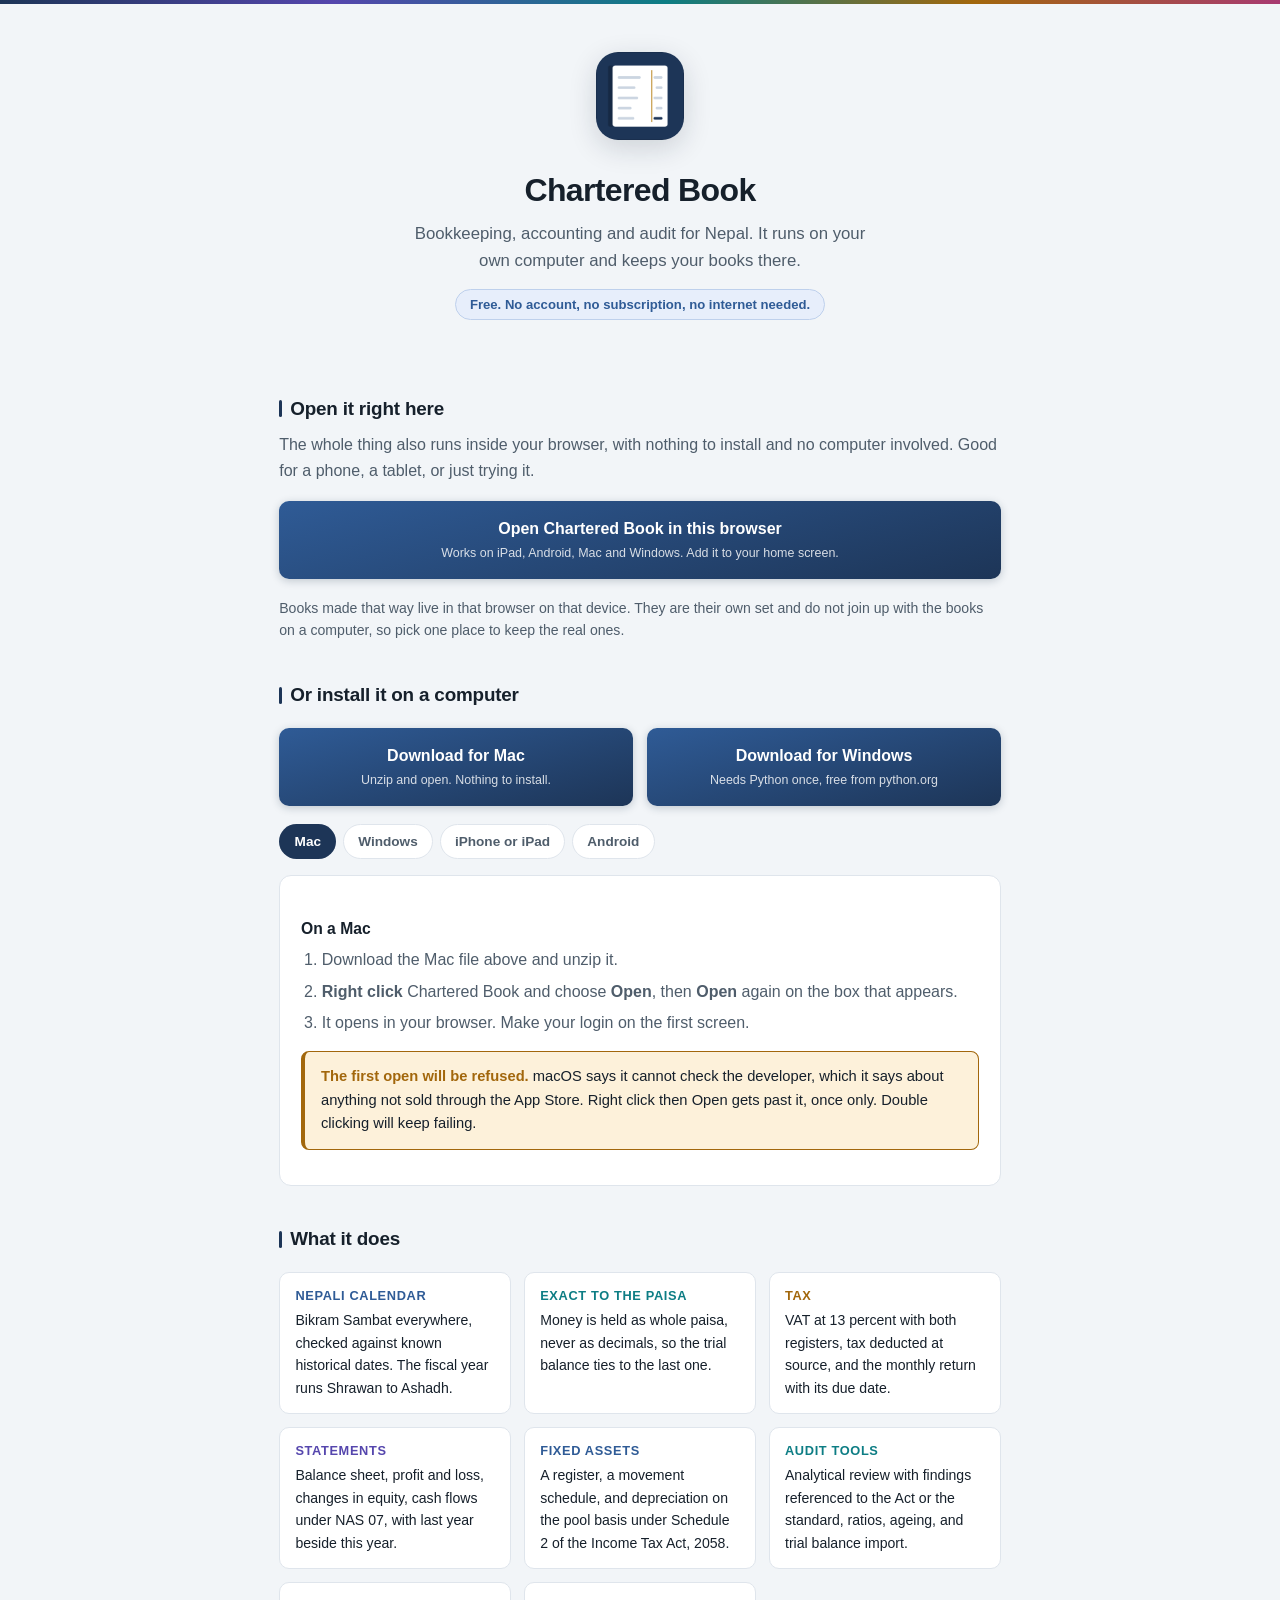
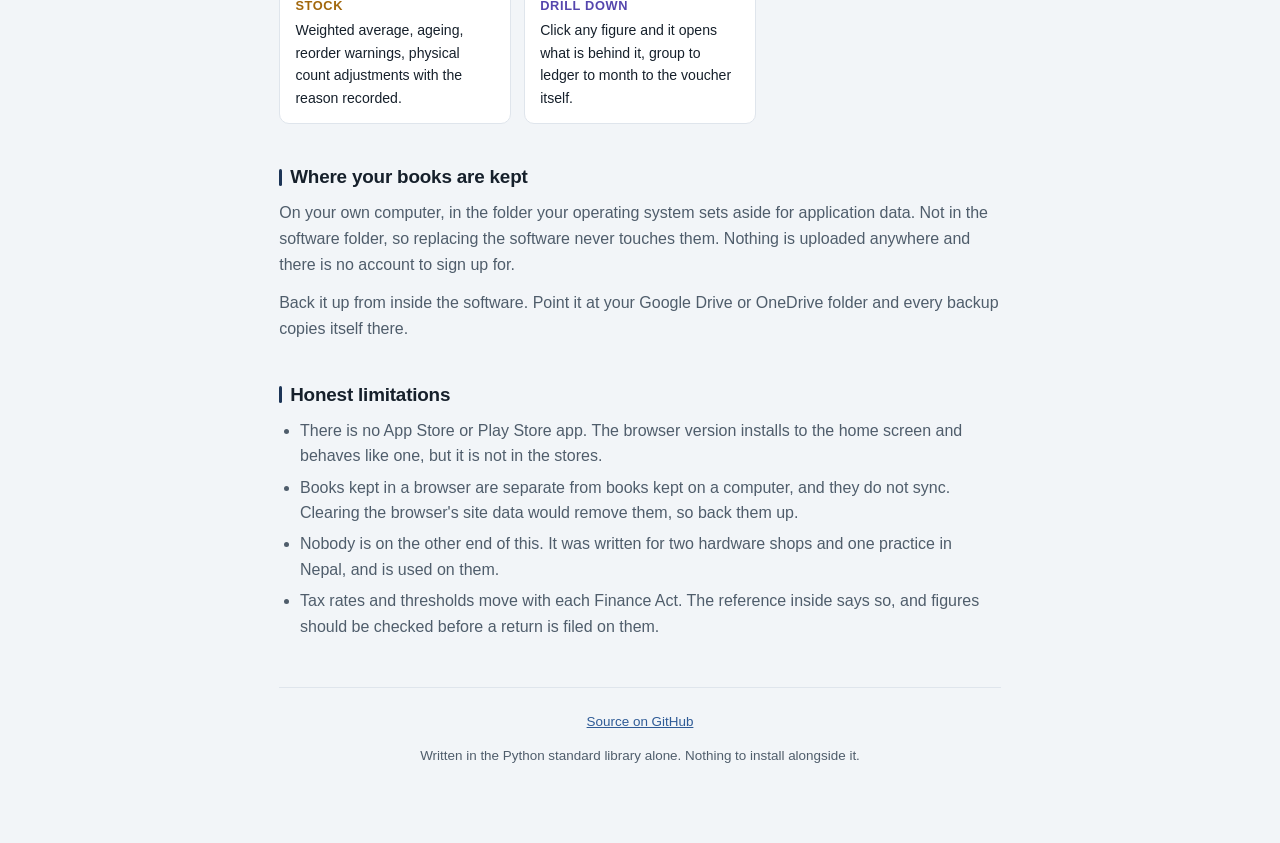
==== index.html @ 590ff808 "Make the site work whichever folder Pages is pointed at GitHub Pages can serve either the repository" ====
<!doctype html>
<html lang="en">
<head>
<meta charset="utf-8">
<meta name="viewport" content="width=device-width, initial-scale=1">
<title>Chartered Book</title>
<link rel="canonical" href="docs/">
<meta http-equiv="refresh" content="0; url=docs/">
<style>
body{font-family:-apple-system,BlinkMacSystemFont,"Segoe UI",Roboto,Arial,sans-serif;
  background:#f2f5f8;color:#16202b;display:grid;place-items:center;height:100vh;margin:0}
a{color:#2f5b96}
div{text-align:center}
</style>
</head>
<body>
<div>
  <p>Opening Chartered Book.</p>
  <p><a href="docs/">Continue here if nothing happens.</a></p>
</div>
<script>location.replace("docs/");</script>
</body>
</html>
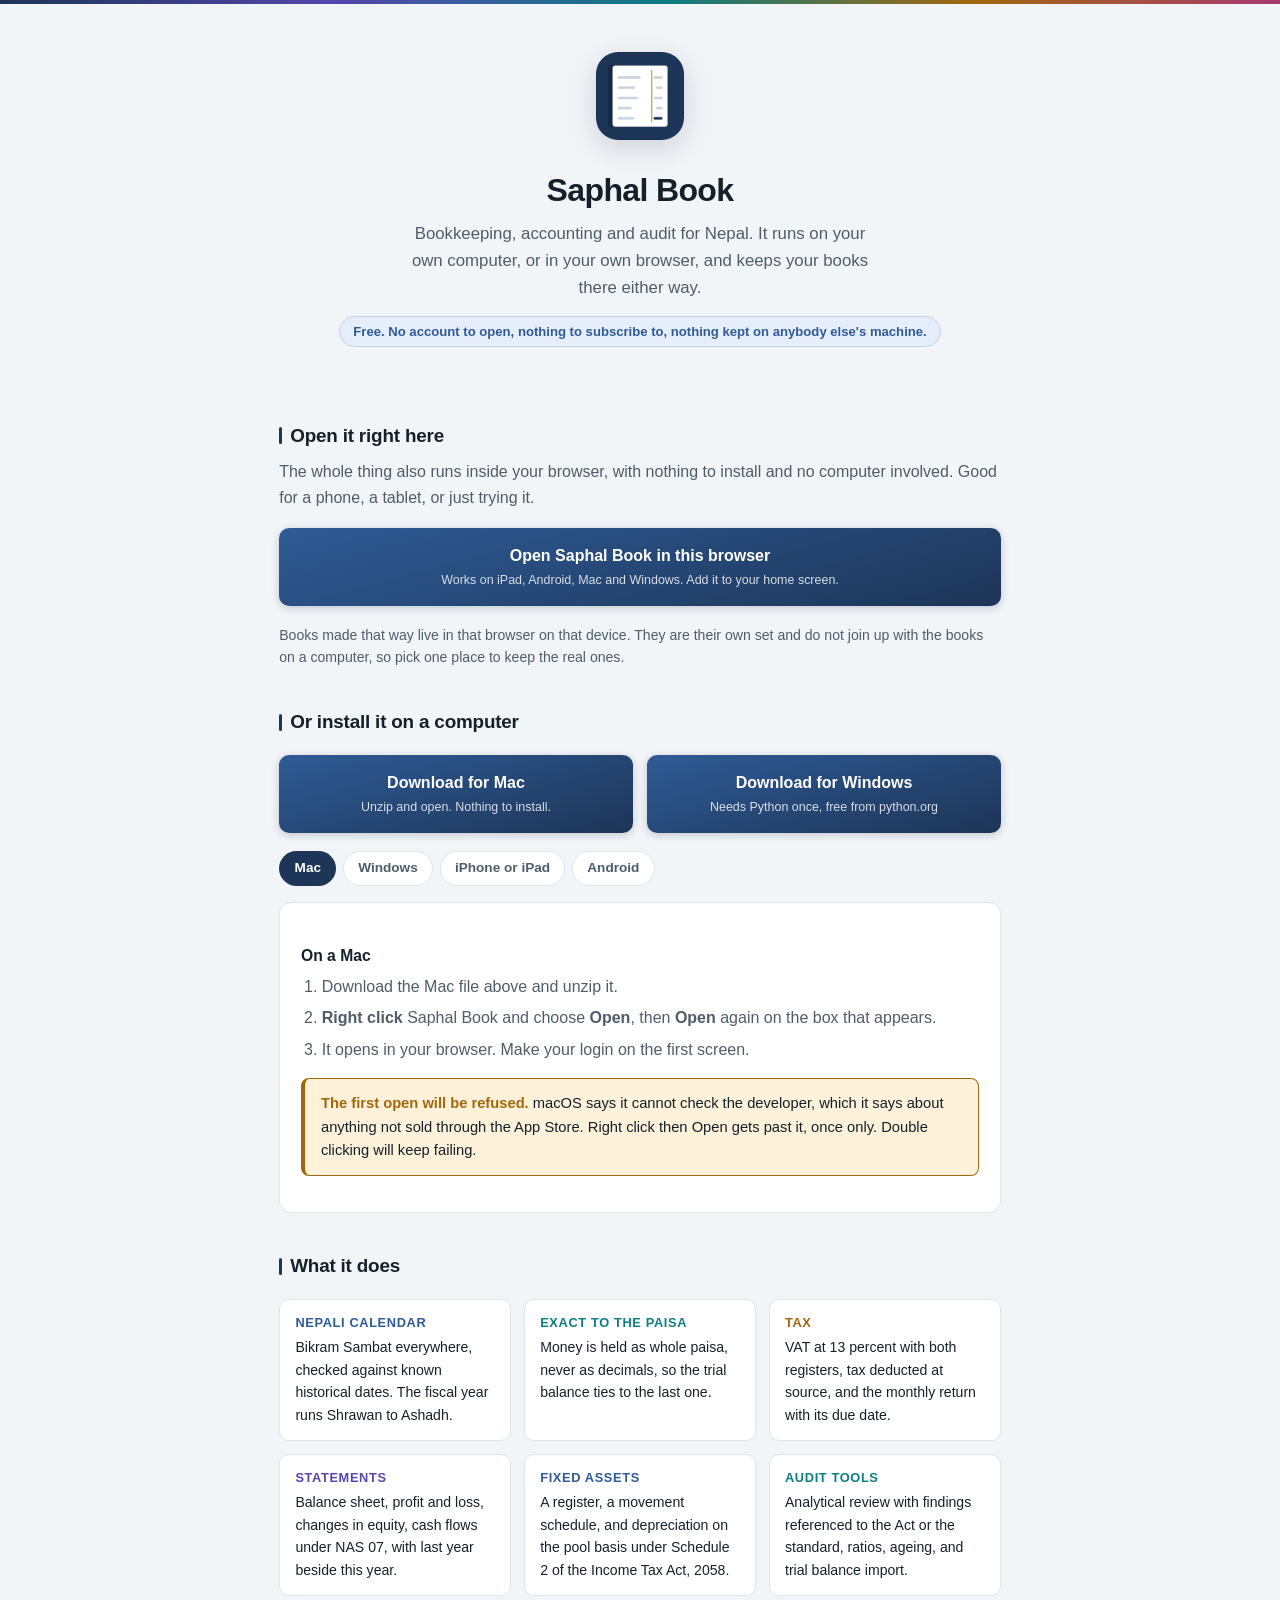
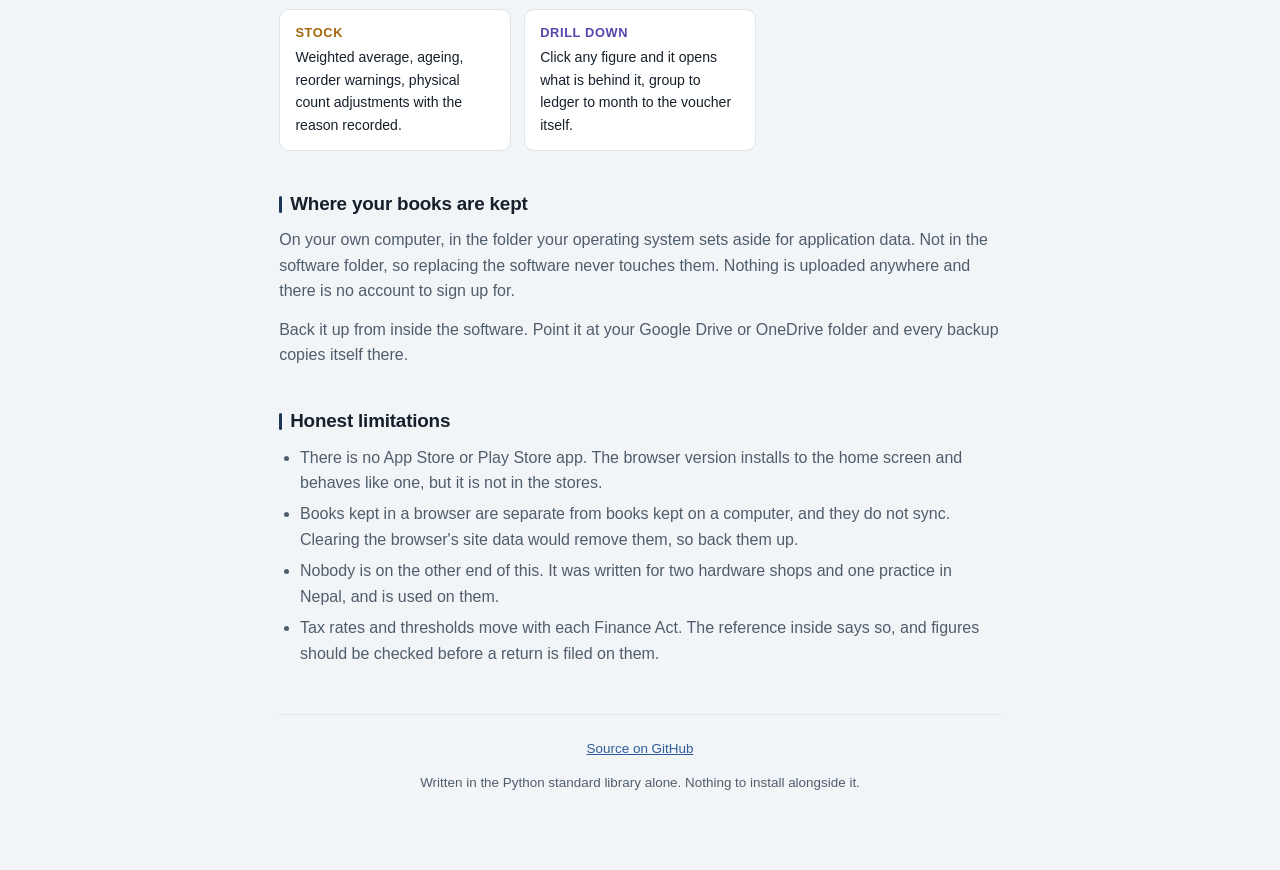
==== commit 915b6c78: "Rename to Saphal Book, add the NFRS narrative notes, and let books travel between devices The name. " ====
--- a/index.html
+++ b/index.html
@@ -3,7 +3,7 @@
 <head>
 <meta charset="utf-8">
 <meta name="viewport" content="width=device-width, initial-scale=1">
-<title>Chartered Book</title>
+<title>Saphal Book</title>
 <link rel="canonical" href="docs/">
 <meta http-equiv="refresh" content="0; url=docs/">
 <style>
@@ -15,7 +15,7 @@
 </head>
 <body>
 <div>
-  <p>Opening Chartered Book.</p>
+  <p>Opening Saphal Book.</p>
   <p><a href="docs/">Continue here if nothing happens.</a></p>
 </div>
 <script>location.replace("docs/");</script>
